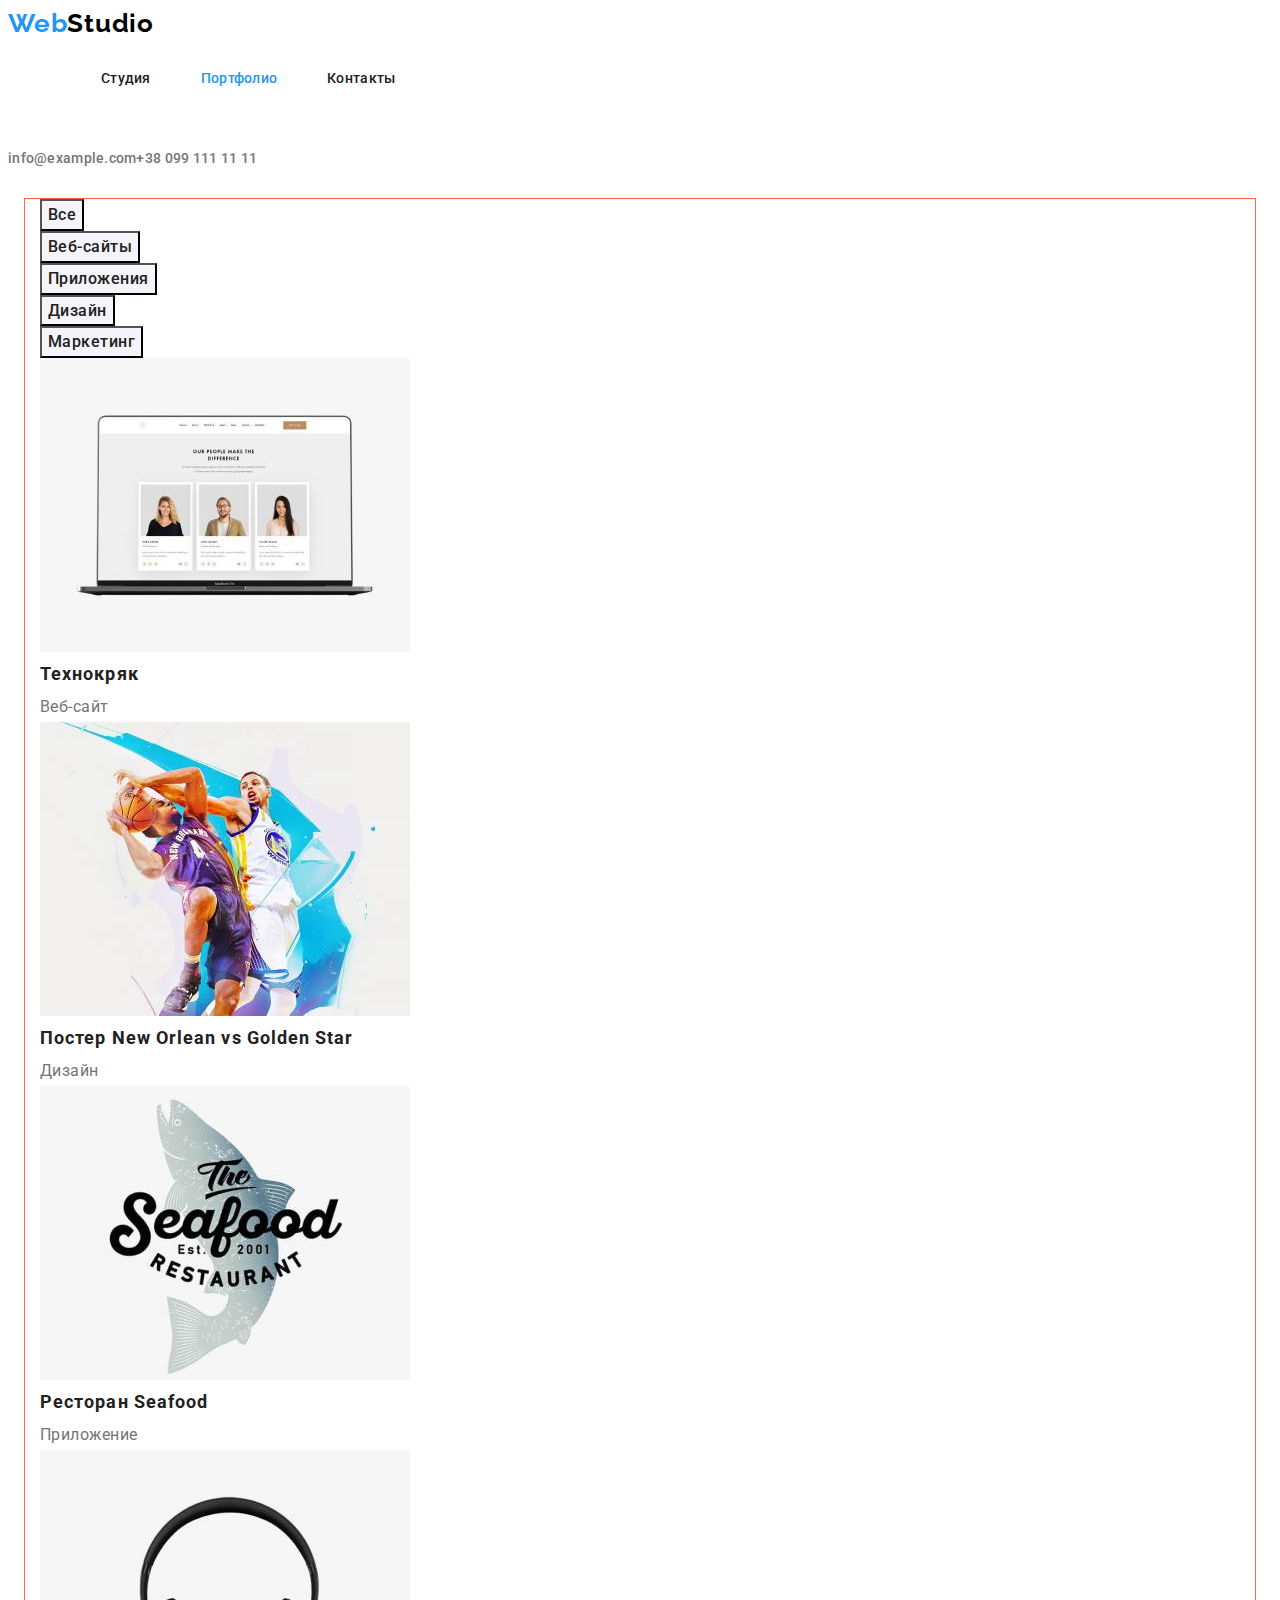
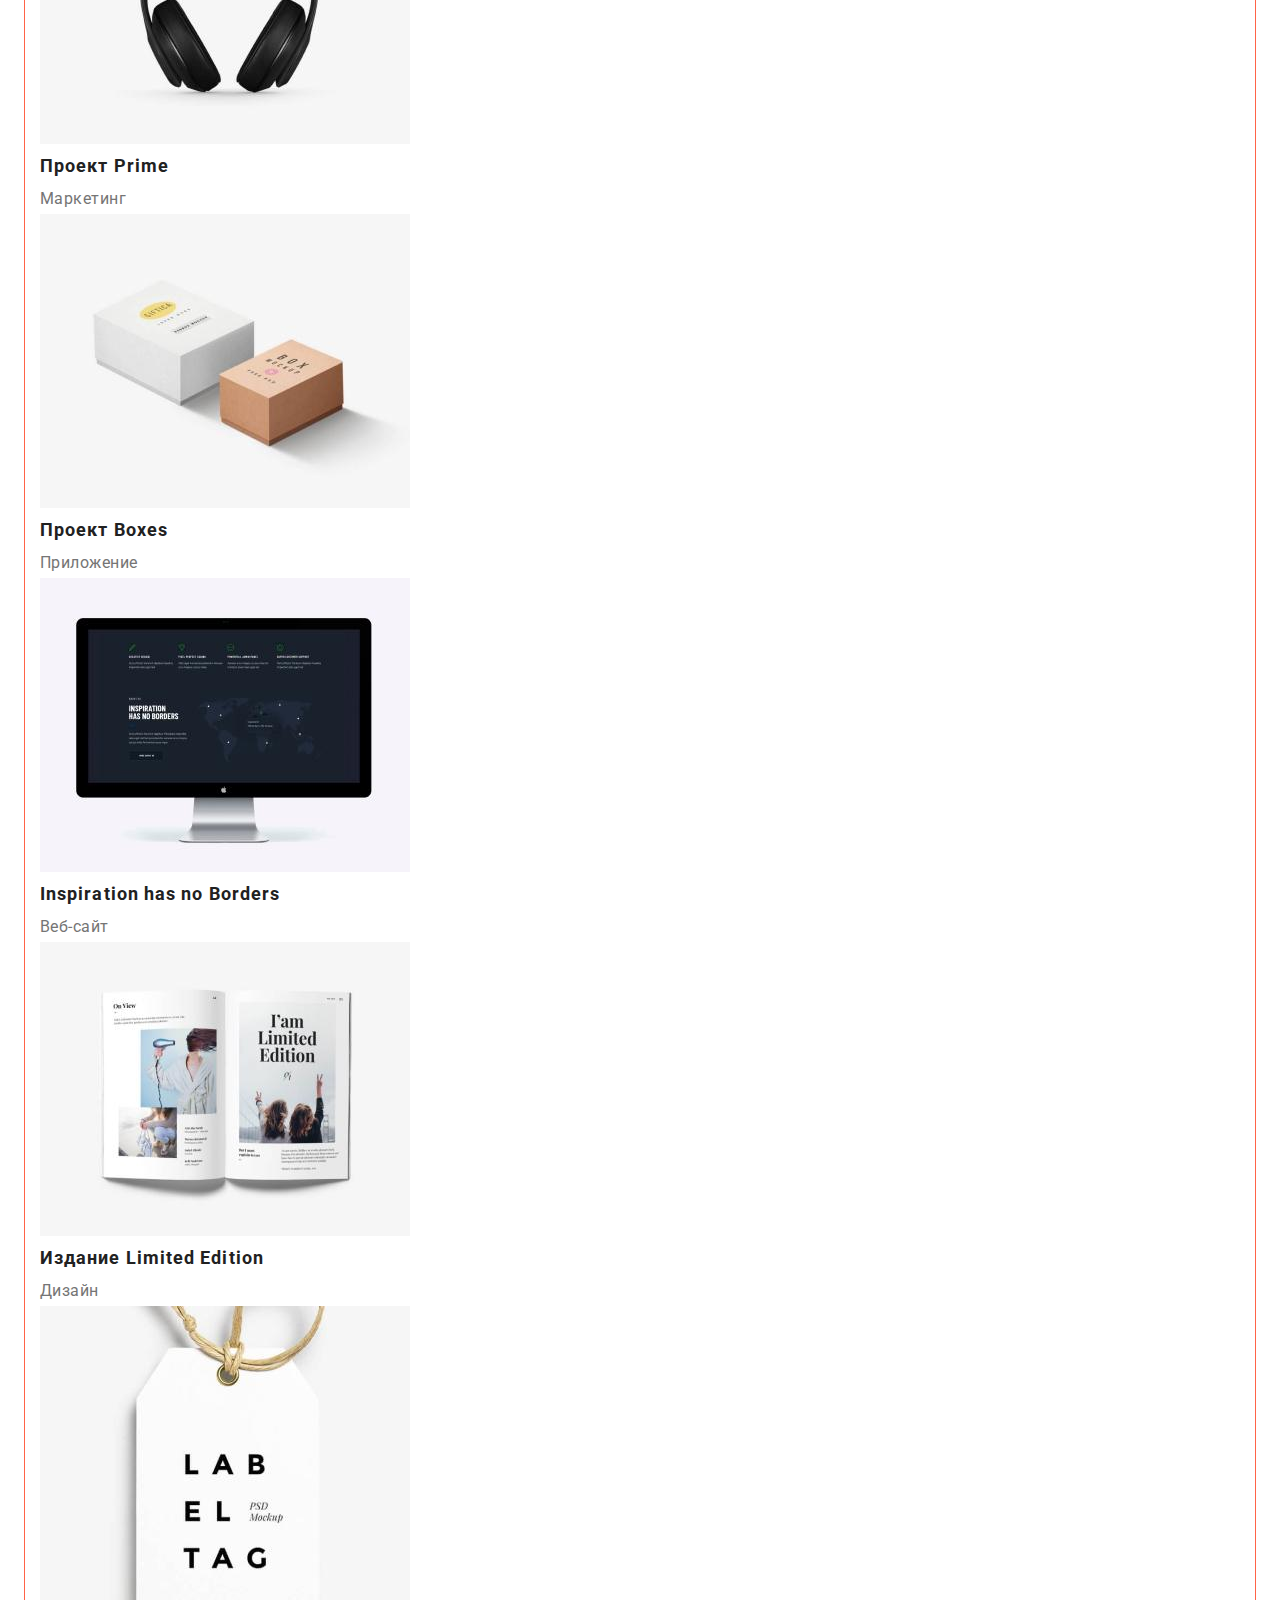
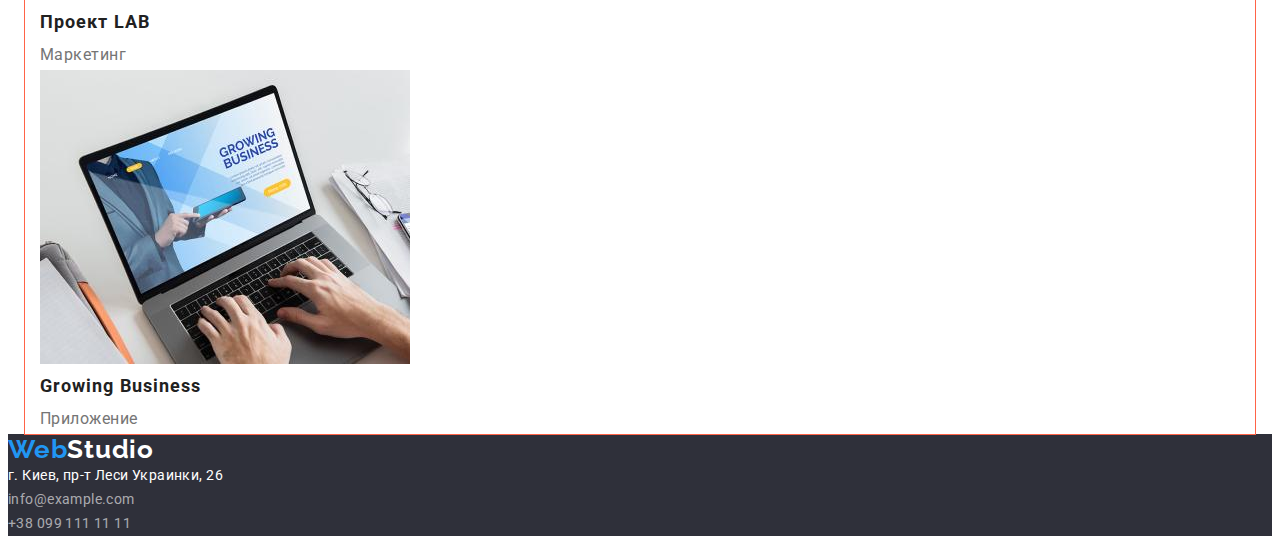
==== portfolio.html @ e0bc8091 "добавлены стили шапке" ====
<!DOCTYPE html>
<html lang="ru">
<head>
    <meta charset="UTF-8">
    <meta http-equiv="X-UA-Compatible" content="IE=edge">
    <meta name="viewport" content="width=device-width, initial-scale=1.0">
    <title>Portfolio</title>
    <link rel="preconnect" href="https://fonts.googleapis.com">
    <link rel="preconnect" href="https://fonts.gstatic.com" crossorigin>
    <link
        href="https://fonts.googleapis.com/css2?family=Raleway:wght@700&family=Roboto:wght@400;500;700;900&display=swap"
        rel="stylesheet">
        <link rel="stylesheet" href="https://cdnjs.cloudflare.com/ajax/libs/modern-normalize/1.1.0/modern-normalize.min.css" integrity="sha512-wpPYUAdjBVSE4KJnH1VR1HeZfpl1ub8YT/NKx4PuQ5NmX2tKuGu6U/JRp5y+Y8XG2tV+wKQpNHVUX03MfMFn9Q==" crossorigin="anonymous" referrerpolicy="no-referrer" />
    <link rel="stylesheet" href="./css/styles.css">
</head>
<body>
    <!-- Шапка -->
    <header class="header"><a href="./index.html" class="link header-logo">Web<span class="header-logo-accent">Studio</span></a>
        <nav class="header-nav">
            <ul class="list header-list">
                <li class="header-item"><a href="./index.html" class="link header-link">Студия</a></li>
                <li class="header-item"><a href="./portfolio.html" class="link header-link current">Портфолио</a></li>
                <li class="header-item"><a href="#" class="link header-link">Контакты</a></li>
            </ul>
        </nav>
        <ul class="list header-contacts">
            <li><a href="mailto:info@example.com" class="link header-contact">info@example.com</a></li>
            <li><a href="tel:+380991111111" class="link header-contact">+38 099 111 11 11</a></li>
        </ul>
    </header>
    <main>
        <!-- Фильтр -->
        <section class="filter">
            <div class="container"><h2 class="filter-title hidden-title">Портфолио</h2>
            <ul class="filter-list list">
                <li class="filter-item"><button type="button" class="filter-button">Все</button></li>
                <li class="filter-item"><button type="button" class="filter-button">Веб-сайты</button></li>
                <li class="filter-item"><button type="button" class="filter-button">Приложения</button></li>
                <li class="filter-item"><button type="button" class="filter-button">Дизайн</button></li>
                <li class="filter-item"><button type="button" class="filter-button">Маркетинг</button></li>
            </ul>
            <ul class="projects-list list">
                <li class="projects-item">
                    <img src="./images/portfolio-card-1.jpg" alt="Ноутбук" width="370" height="294">
                    <h3 class="projects-litle">Технокряк</h3>
                    <p class="projects-text">Веб-сайт</p>
                </li>
                <li class="projects-item">
                    <img src="./images/portfolio-card-2.jpg" alt="Два баскетболиста" width="370" height="294">
                    <h3 class="projects-litle">Постер New Orlean vs Golden Star</h3>
                    <p class="projects-text">Дизайн</p>
                </li>
                <li class="projects-item">
                    <img src="./images/portfolio-card-3.jpg" alt="Логопит ресторана" width="370" height="294">
                    <h3 class="projects-litle">Ресторан Seafood</h3>
                    <p class="projects-text">Приложение</p>
                </li>
                <li class="projects-item">
                    <img src="./images/portfolio-card-4.jpg" alt="Наушники" width="370" height="294">
                    <h3 class="projects-litle">Проект Prime</h3>
                    <p class="projects-text">Маркетинг</p>
                </li>
                <li class="projects-item">
                    <img src="./images/portfolio-card-5.jpg" alt="Две коробки" width="370" height="294">
                    <h3 class="projects-litle">Проект Boxes</h3>
                    <p class="projects-text">Приложение</p>
                </li>
                <li class="projects-item">
                    <img src="./images/portfolio-card-6.jpg" alt="Монитор" width="370" height="294">
                    <h3 class="projects-litle">Inspiration has no Borders</h3>
                    <p class="projects-text">Веб-сайт</p>
                </li>
                <li class="projects-item">
                    <img src="./images/portfolio-card-7.jpg" alt="Журнал" width="370" height="294">
                    <h3 class="projects-litle">Издание Limited Edition</h3>
                    <p class="projects-text">Дизайн</p>
                </li>
                <li class="projects-item">
                    <img src="./images/portfolio-card-8.jpg" alt="Бирка" width="370" height="294">
                    <h3 class="projects-litle">Проект LAB</h3>
                    <p class="projects-text">Маркетинг</p>
                </li>
                <li class="projects-item">
                    <img src="./images/portfolio-card-9.jpg" alt="Человек печатает на ноутбуке" width="370" height="294">
                    <h3 class="projects-litle">Growing Business</h3>
                    <p class="projects-text">Приложение</p>
                </li>
            </ul></div>
        </section>
    </main>
    <!-- Подвал -->
    <footer class="footer">
        <div>
            <a href="./index.html" class="footer-logo link">Web<span class="footer-logo-accent">Studio</span></a>
            <address class="footer-contacts">
                <p class="footer-address">г. Киев, пр-т Леси Украинки, 26</p>
                <a href="mailto:info@example.com" class="footer-contact link">info@example.com</a> <br />
                <a href="tel:+380991111111" class="footer-contact link">+38 099 111 11 11</a>
            </address>
        </div>
    </footer>
</body>
</html>
---- css/styles.css ----
:root {
  --main-title-color: #ffffff;
  --second-title-color: #212121;
  --main-text-color: #757575;
  --second-text-color: #ffffff;
  --third-text-color: rgba(255, 255, 255, 0.6);
  --accent-color: #2196f3;
  --main-button-color: #ffffff;
  --second-button-color: #212121;
  --main-button-bgc: #2196f3;
  --second-button-bgc: #f5f4fa;
  --main-logo-color: #2196f3;
  --second-logo-color: #000000;
  --third-logo-color: #ffffff;
  --main-header-color: #212121;
  --second-header-color: #757575;
  --main-bgc: #ffffff;
  --second-bgc: #2f303a;
  --third-bgc: #f5f4fa;
}

body {
  font-family: 'Roboto', sans-serif;
  color: #212121;
}

p,
h1,
h2,
h3,
h4,
h5,
h6 {
  margin: 0;
}

.container {
  width: 1200px;
  padding-right: 15px;
  padding-left: 15px;
  margin: 0 auto;

  outline: 1px solid tomato;
}

.list {
  list-style: none;
  margin: 0;
  padding: 0;
}

.link {
  text-decoration: none;
}

.hidden-title {
  position: absolute;
  clip: rect(0 0 0 0);
  width: 1px;
  height: 1px;
  margin: -1px;
  border: 0;
  padding: 0;
  overflow: hidden;
}

/* Шапка */

.header-container {
  display: flex;
  align-items: center;
}

.header-logo {
  font-family: 'Raleway';
  font-weight: 700;
  font-size: 26px;
  line-height: 1.19;
  letter-spacing: 0.03em;
  color: var(--main-logo-color);
}

.header-logo-accent {
  color: var(--second-logo-color);
}

.header-list {
  display: flex;
  margin-left: 93px;
}

.header-item:not(:last-child) {
  margin-right: 50px;
}

.header-link {
  display: block;
  padding-top: 32px;
  padding-bottom: 32px;

  font-weight: 500;
  font-size: 14px;
  line-height: 1.14;
  letter-spacing: 0.02em;
  color: var(--main-header-color);
}

.header-link:hover,
.header-link:focus {
  color: var(--accent-color);
}

.header-contacts {
  display: flex;
  margin-left: auto;
}

.contacts-list:not(:last-child) {
  margin-right: 50px;
}

.header-contact {
  display: block;
  padding-top: 32px;
  padding-bottom: 32px;

  font-weight: 500;
  font-size: 14px;
  line-height: 1.14;
  letter-spacing: 0.02em;
  color: var(--second-header-color);
}

.header-contact:hover,
.header-contact:focus {
  color: var(--accent-color);
}

.header-nav .link.current {
  color: var(--accent-color);
}

/* Герой */

.hero {
  background-color: var(--second-bgc);
}

.hero-title {
  font-weight: 900;
  font-size: 44px;
  line-height: 1.36;
  text-align: center;
  letter-spacing: 0.06em;
  text-transform: uppercase;
  color: var(--main-title-color);
}

.hero-button {
  font-family: inherit;
  font-weight: 700;
  font-size: 16px;
  line-height: 1.87;
  text-align: center;
  letter-spacing: 0.06em;
  color: var(--main-button-color);
  background-color: var(--main-button-bgc);
}

.hero-button {
  cursor: pointer;
}

.hero-button:hover,
.hero-button:focus {
  color: var(--accent-color);
  background-color: var(--second-button-bgc);
}

/* Особенности */

.features-item-title {
  font-weight: 700;
  font-size: 14px;
  line-height: 1.14;
  letter-spacing: 0.03em;
  text-transform: uppercase;
  color: var(--second-title-color);
}

.features-item-text {
  font-size: 14px;
  line-height: 1.71;
  letter-spacing: 0.03em;
  color: var(--main-text-color);
}

/* Чем мы занимаемся */

.work-title {
  font-weight: 700;
  font-size: 36px;
  line-height: 1.16;
  text-align: center;
  letter-spacing: 0.03em;
  color: var(--second-title-color);
}

/* Наша команда */

.team-title {
  font-weight: 700;
  font-size: 36px;
  line-height: 1.16;
  text-align: center;
  letter-spacing: 0.03em;
  color: var(--second-title-color);
}

.team-list-title {
  font-weight: 500;
  font-size: 16px;
  line-height: 1.18;
  text-align: center;
  letter-spacing: 0.03em;
  color: var(--second-title-color);
}

.team-list-text {
  font-size: 16px;
  line-height: 1.18;
  text-align: center;
  letter-spacing: 0.03em;
  color: var(--main-text-color);
}

/* Подвал */

.footer {
  background-color: var(--second-bgc);
}

.footer-logo {
  font-family: 'Raleway';
  font-weight: 700;
  font-size: 26px;
  line-height: 1.19;
  letter-spacing: 0.03em;
  color: var(--main-logo-color);
}

.footer-logo-accent {
  color: var(--third-logo-color);
}

.footer-address {
  font-style: normal;
  font-size: 14px;
  line-height: 1.71;
  letter-spacing: 0.03em;
  color: var(--second-text-color);
}

.footer-contact {
  font-style: normal;
  font-size: 14px;
  line-height: 1.71;
  letter-spacing: 0.03em;
  color: var(--third-text-color);
}
.footer-contact:hover,
.footer-contact:focus {
  color: var(--accent-color);
}

/* --- Портфолио--- */
/* Фильтр */

.filter-button {
  font-family: inherit;
  font-weight: 500;
  font-size: 16px;
  line-height: 1.62;
  text-align: center;
  letter-spacing: 0.03em;
  color: var(--second-button-color);
  background-color: var(--second-button-bgc);
}
.filter-button {
  cursor: pointer;
}

.filter-button:hover,
.filter-button:focus {
  color: var(--main-button-color);
  background-color: var(--main-button-bgc);
}

/* Проекты */

.projects-litle {
  font-weight: 700;
  font-size: 18px;
  line-height: 2;
  letter-spacing: 0.06em;
  color: var(--second-title-color);
}

.projects-text {
  font-size: 16px;
  line-height: 1.87;
  letter-spacing: 0.03em;
  color: var(--main-text-color);
}
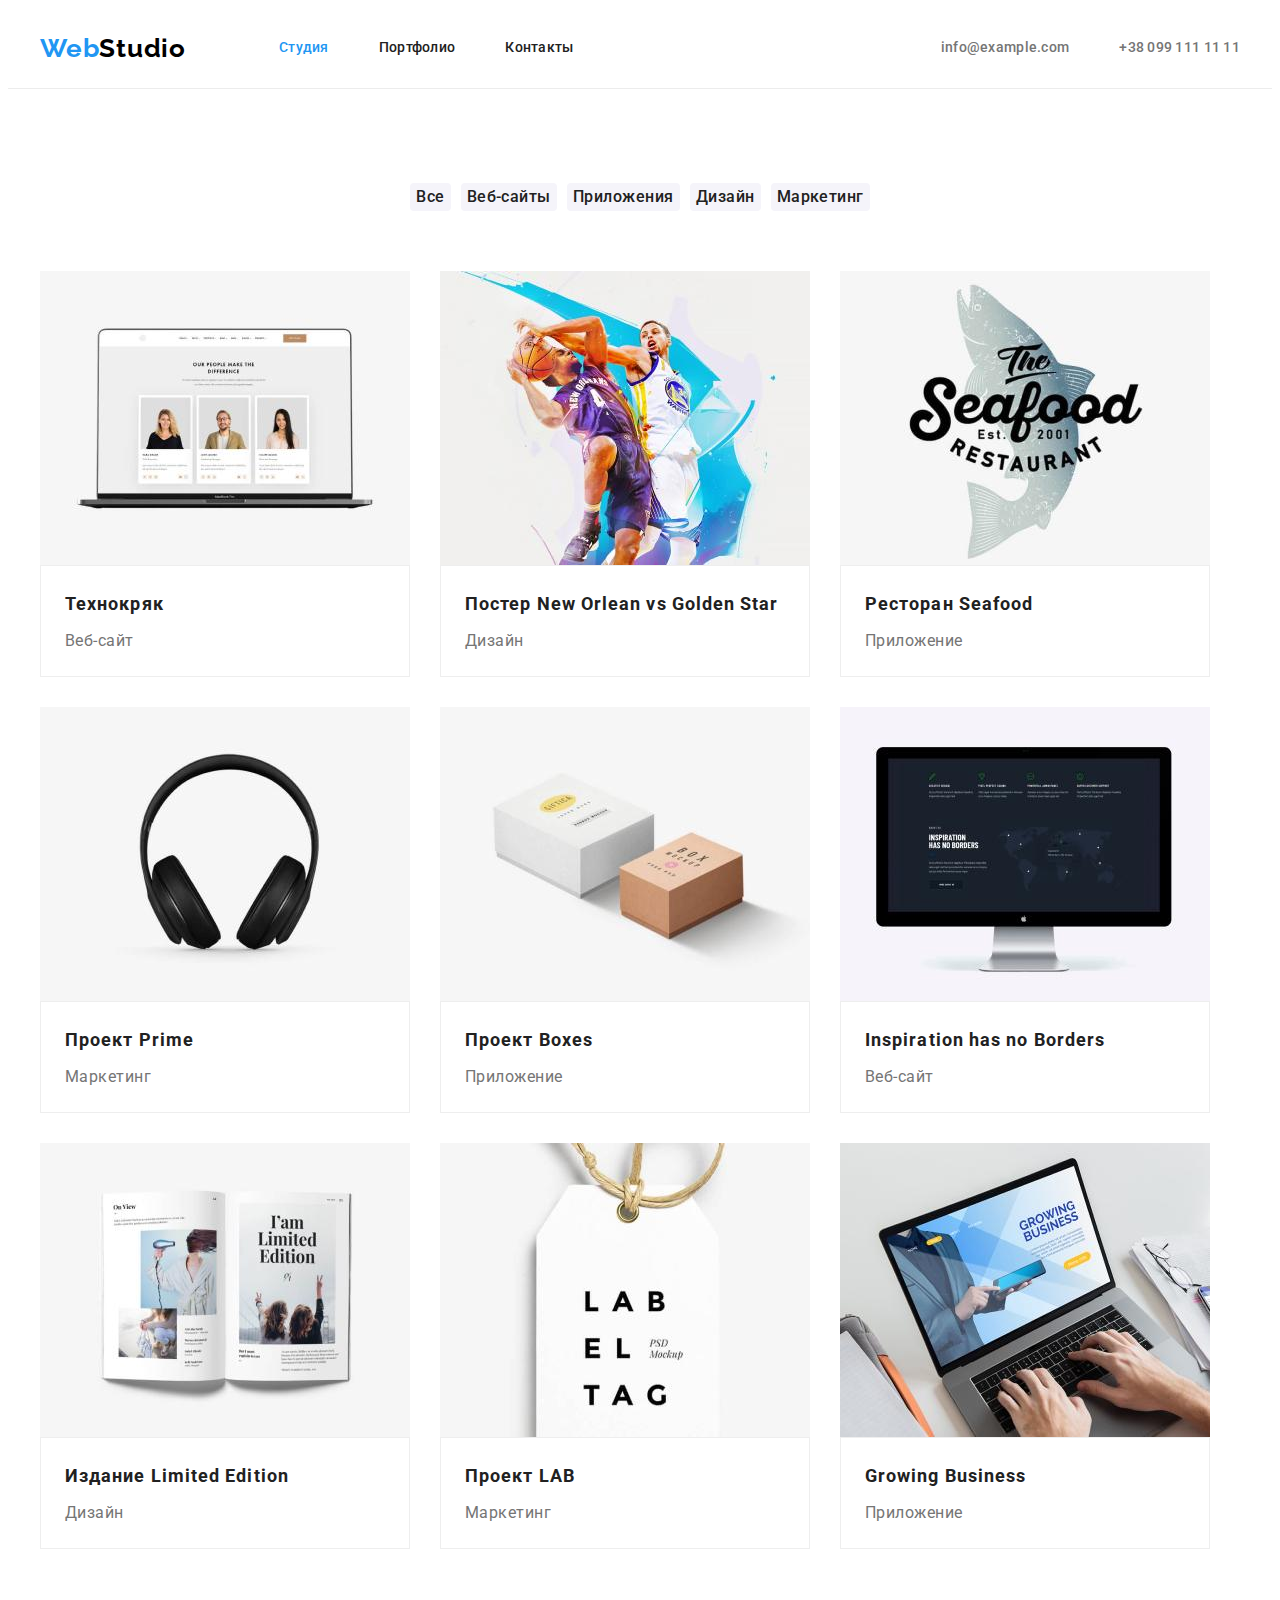
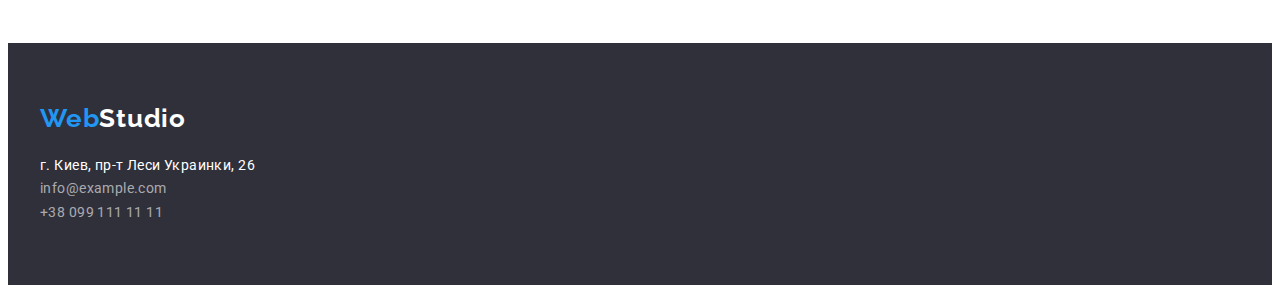
==== commit 0022a831: "Добавлены стили при помощи флекса" ====
--- a/portfolio.html
+++ b/portfolio.html
@@ -10,87 +10,117 @@
     <link
         href="https://fonts.googleapis.com/css2?family=Raleway:wght@700&family=Roboto:wght@400;500;700;900&display=swap"
         rel="stylesheet">
-        <link rel="stylesheet" href="https://cdnjs.cloudflare.com/ajax/libs/modern-normalize/1.1.0/modern-normalize.min.css" integrity="sha512-wpPYUAdjBVSE4KJnH1VR1HeZfpl1ub8YT/NKx4PuQ5NmX2tKuGu6U/JRp5y+Y8XG2tV+wKQpNHVUX03MfMFn9Q==" crossorigin="anonymous" referrerpolicy="no-referrer" />
+        <link rel="stylesheet" href="https://cdnjs.cloudflare.com/ajax/libs/modern-normalize/1.1.0/modern-normalize.min.css"
+            integrity="sha512-wpPYUAdjBVSE4KJnH1VR1HeZfpl1ub8YT/NKx4PuQ5NmX2tKuGu6U/JRp5y+Y8XG2tV+wKQpNHVUX03MfMFn9Q=="
+            crossorigin="anonymous" referrerpolicy="no-referrer" />
     <link rel="stylesheet" href="./css/styles.css">
 </head>
 <body>
     <!-- Шапка -->
-    <header class="header"><a href="./index.html" class="link header-logo">Web<span class="header-logo-accent">Studio</span></a>
-        <nav class="header-nav">
-            <ul class="list header-list">
-                <li class="header-item"><a href="./index.html" class="link header-link">Студия</a></li>
-                <li class="header-item"><a href="./portfolio.html" class="link header-link current">Портфолио</a></li>
-                <li class="header-item"><a href="#" class="link header-link">Контакты</a></li>
+    <header class="header">
+        <div class="container header-container">
+            <a href="./index.html" class="link header-logo">Web<span class="header-logo-accent">Studio</span></a>
+            <nav class="header-nav">
+                <ul class="list header-list">
+                    <li class="header-item"><a href="./index.html" class="link header-link current">Студия</a></li>
+                    <li class="header-item"><a href="./portfolio.html" class="link header-link">Портфолио</a></li>
+                    <li class="header-item"><a href="#" class="link header-link">Контакты</a></li>
+                </ul>
+            </nav>
+            <ul class="list header-contacts">
+                <li class="contacts-list"><a href="mailto:info@example.com" class="link header-contact">info@example.com</a>
+                </li>
+                <li class="contacts-list"><a href="tel:+380991111111" class="link header-contact">+38 099 111 11 11</a></li>
             </ul>
-        </nav>
-        <ul class="list header-contacts">
-            <li><a href="mailto:info@example.com" class="link header-contact">info@example.com</a></li>
-            <li><a href="tel:+380991111111" class="link header-contact">+38 099 111 11 11</a></li>
-        </ul>
+        </div>
     </header>
     <main>
         <!-- Фильтр -->
-        <section class="filter">
-            <div class="container"><h2 class="filter-title hidden-title">Портфолио</h2>
-            <ul class="filter-list list">
-                <li class="filter-item"><button type="button" class="filter-button">Все</button></li>
-                <li class="filter-item"><button type="button" class="filter-button">Веб-сайты</button></li>
-                <li class="filter-item"><button type="button" class="filter-button">Приложения</button></li>
-                <li class="filter-item"><button type="button" class="filter-button">Дизайн</button></li>
-                <li class="filter-item"><button type="button" class="filter-button">Маркетинг</button></li>
-            </ul>
-            <ul class="projects-list list">
-                <li class="projects-item">
-                    <img src="./images/portfolio-card-1.jpg" alt="Ноутбук" width="370" height="294">
-                    <h3 class="projects-litle">Технокряк</h3>
-                    <p class="projects-text">Веб-сайт</p>
-                </li>
-                <li class="projects-item">
-                    <img src="./images/portfolio-card-2.jpg" alt="Два баскетболиста" width="370" height="294">
-                    <h3 class="projects-litle">Постер New Orlean vs Golden Star</h3>
-                    <p class="projects-text">Дизайн</p>
-                </li>
-                <li class="projects-item">
-                    <img src="./images/portfolio-card-3.jpg" alt="Логопит ресторана" width="370" height="294">
-                    <h3 class="projects-litle">Ресторан Seafood</h3>
-                    <p class="projects-text">Приложение</p>
-                </li>
-                <li class="projects-item">
-                    <img src="./images/portfolio-card-4.jpg" alt="Наушники" width="370" height="294">
-                    <h3 class="projects-litle">Проект Prime</h3>
-                    <p class="projects-text">Маркетинг</p>
-                </li>
-                <li class="projects-item">
-                    <img src="./images/portfolio-card-5.jpg" alt="Две коробки" width="370" height="294">
-                    <h3 class="projects-litle">Проект Boxes</h3>
-                    <p class="projects-text">Приложение</p>
-                </li>
-                <li class="projects-item">
-                    <img src="./images/portfolio-card-6.jpg" alt="Монитор" width="370" height="294">
-                    <h3 class="projects-litle">Inspiration has no Borders</h3>
-                    <p class="projects-text">Веб-сайт</p>
-                </li>
-                <li class="projects-item">
-                    <img src="./images/portfolio-card-7.jpg" alt="Журнал" width="370" height="294">
-                    <h3 class="projects-litle">Издание Limited Edition</h3>
-                    <p class="projects-text">Дизайн</p>
-                </li>
-                <li class="projects-item">
-                    <img src="./images/portfolio-card-8.jpg" alt="Бирка" width="370" height="294">
-                    <h3 class="projects-litle">Проект LAB</h3>
-                    <p class="projects-text">Маркетинг</p>
-                </li>
-                <li class="projects-item">
-                    <img src="./images/portfolio-card-9.jpg" alt="Человек печатает на ноутбуке" width="370" height="294">
-                    <h3 class="projects-litle">Growing Business</h3>
-                    <p class="projects-text">Приложение</p>
-                </li>
-            </ul></div>
+        <section class="filter section">
+            <div class="container">
+                <h2 class="filter-title hidden-title">Портфолио</h2>
+            <div class="filter-container">
+                <ul class="filter-list list">
+                    <li class="filter-item"><button type="button" class="filter-button">Все</button></li>
+                    <li class="filter-item"><button type="button" class="filter-button">Веб-сайты</button></li>
+                    <li class="filter-item"><button type="button" class="filter-button">Приложения</button></li>
+                    <li class="filter-item"><button type="button" class="filter-button">Дизайн</button></li>
+                    <li class="filter-item"><button type="button" class="filter-button">Маркетинг</button></li>
+                </ul>
+            </div>
+            <div class="projects-container">
+                <ul class="projects-list list">
+                    <li class="projects-item">
+                        <img src="./images/portfolio-card-1.jpg" alt="Ноутбук" width="370" height="294">
+                        <div class="projects-card-bottom">
+                            <h3 class="projects-title">Технокряк</h3>
+                            <p class="projects-text">Веб-сайт</p>
+                        </div>
+                    </li>
+                    <li class="projects-item">
+                        <img src="./images/portfolio-card-2.jpg" alt="Два баскетболиста" width="370" height="294">
+                        <div class="projects-card-bottom">
+                            <h3 class="projects-title">Постер New Orlean vs Golden Star</h3>
+                            <p class="projects-text">Дизайн</p>
+                        </div>
+                    </li>
+                    <li class="projects-item">
+                        <img src="./images/portfolio-card-3.jpg" alt="Логопит ресторана" width="370" height="294">
+                        <div class="projects-card-bottom">
+                            <h3 class="projects-title">Ресторан Seafood</h3>
+                            <p class="projects-text">Приложение</p>
+                        </div>
+                    </li>
+                    <li class="projects-item">
+                        <img src="./images/portfolio-card-4.jpg" alt="Наушники" width="370" height="294">
+                        <div class="projects-card-bottom">
+                            <h3 class="projects-title">Проект Prime</h3>
+                            <p class="projects-text">Маркетинг</p>
+                        </div>
+                    </li>
+                    <li class="projects-item">
+                        <img src="./images/portfolio-card-5.jpg" alt="Две коробки" width="370" height="294">
+                        <div class="projects-card-bottom">
+                            <h3 class="projects-title">Проект Boxes</h3>
+                            <p class="projects-text">Приложение</p>
+                        </div>
+                    </li>
+                    <li class="projects-item">
+                        <img src="./images/portfolio-card-6.jpg" alt="Монитор" width="370" height="294">
+                        <div class="projects-card-bottom">
+                            <h3 class="projects-title">Inspiration has no Borders</h3>
+                            <p class="projects-text">Веб-сайт</p>
+                        </div>
+                    </li>
+                    <li class="projects-item">
+                        <img src="./images/portfolio-card-7.jpg" alt="Журнал" width="370" height="294">
+                        <div class="projects-card-bottom">
+                            <h3 class="projects-title">Издание Limited Edition</h3>
+                            <p class="projects-text">Дизайн</p>
+                        </div>
+                    </li>
+                    <li class="projects-item">
+                        <img src="./images/portfolio-card-8.jpg" alt="Бирка" width="370" height="294">
+                        <div class="projects-card-bottom">
+                            <h3 class="projects-title">Проект LAB</h3>
+                            <p class="projects-text">Маркетинг</p>
+                        </div>
+                    </li>
+                    <li class="projects-item">
+                        <img src="./images/portfolio-card-9.jpg" alt="Человек печатает на ноутбуке" width="370" height="294">
+                        <div class="projects-card-bottom">
+                            <h3 class="projects-title">Growing Business</h3>
+                            <p class="projects-text">Приложение</p>
+                        </div>
+                    </li>
+                </ul>
+            </div>    
+        </div>
         </section>
     </main>
     <!-- Подвал -->
     <footer class="footer">
-        <div>
+        <div class="container footer-container">
             <a href="./index.html" class="footer-logo link">Web<span class="footer-logo-accent">Studio</span></a>
             <address class="footer-contacts">
                 <p class="footer-address">г. Киев, пр-т Леси Украинки, 26</p>
--- a/css/styles.css
+++ b/css/styles.css
@@ -34,13 +34,24 @@
   margin: 0;
 }
 
+img {
+  display: block;
+  max-width: 100%;
+  height: auto;
+}
+
 .container {
   width: 1200px;
   padding-right: 15px;
   padding-left: 15px;
   margin: 0 auto;
 
-  outline: 1px solid tomato;
+  /* outline: 1px solid tomato; */
+}
+
+.section {
+  padding-top: 94px;
+  padding-bottom: 94px;
 }
 
 .list {
@@ -66,6 +77,10 @@
 
 /* Шапка */
 
+.header {
+  border-bottom: 1px solid #ececec;
+}
+
 .header-container {
   display: flex;
   align-items: center;
@@ -144,9 +159,12 @@
 
 .hero {
   background-color: var(--second-bgc);
+  text-align: center;
 }
 
 .hero-title {
+  margin-bottom: 30px;
+
   font-weight: 900;
   font-size: 44px;
   line-height: 1.36;
@@ -157,6 +175,7 @@
 }
 
 .hero-button {
+  border-radius: 4px;
   font-family: inherit;
   font-weight: 700;
   font-size: 16px;
@@ -179,7 +198,24 @@
 
 /* Особенности */
 
+.features {
+  padding-bottom: 0px;
+}
+
+.features-list {
+  display: flex;
+}
+
+.features-item {
+  width: 270px;
+}
+.features-item:not(:last-child) {
+  margin-right: 30px;
+}
+
 .features-item-title {
+  margin-bottom: 10px;
+
   font-weight: 700;
   font-size: 14px;
   line-height: 1.14;
@@ -197,7 +233,17 @@
 
 /* Чем мы занимаемся */
 
+.work-list {
+  display: flex;
+}
+
+.work-list-item:not(:last-child) {
+  margin-right: 30px;
+}
+
 .work-title {
+  margin-bottom: 50px;
+
   font-weight: 700;
   font-size: 36px;
   line-height: 1.16;
@@ -207,8 +253,21 @@
 }
 
 /* Наша команда */
+.team {
+  background-color: var(--third-bgc);
+}
+
+.team-list {
+  display: flex;
+}
+
+.team-list-item:not(:last-child) {
+  margin-right: 30px;
+}
 
 .team-title {
+  margin-bottom: 50px;
+
   font-weight: 700;
   font-size: 36px;
   line-height: 1.16;
@@ -218,6 +277,8 @@
 }
 
 .team-list-title {
+  margin-bottom: 10px;
+
   font-weight: 500;
   font-size: 16px;
   line-height: 1.18;
@@ -234,13 +295,26 @@
   color: var(--main-text-color);
 }
 
+.team-card-bottom {
+  padding-top: 30px;
+  padding-bottom: 30px;
+}
+
 /* Подвал */
 
 .footer {
   background-color: var(--second-bgc);
 }
 
+.footer-container {
+  padding-top: 60px;
+  padding-bottom: 60px;
+}
+
 .footer-logo {
+  display: block;
+  margin-bottom: 20px;
+
   font-family: 'Raleway';
   font-weight: 700;
   font-size: 26px;
@@ -275,6 +349,18 @@
 
 /* --- Портфолио--- */
 /* Фильтр */
+
+.filter-list {
+  display: flex;
+  justify-content: center;
+}
+.filter-container {
+  margin-bottom: 60px;
+}
+
+.filter-item:not(:last-child) {
+  margin-right: 10px;
+}
 
 .filter-button {
   font-family: inherit;
@@ -285,6 +371,8 @@
   letter-spacing: 0.03em;
   color: var(--second-button-color);
   background-color: var(--second-button-bgc);
+  border-radius: 4px;
+  border: 0px;
 }
 .filter-button {
   cursor: pointer;
@@ -298,7 +386,27 @@
 
 /* Проекты */
 
-.projects-litle {
+.projects-list {
+  display: flex;
+  flex-wrap: wrap;
+  margin-right: -30px;
+  margin-bottom: -30px;
+}
+
+.projects-item {
+  flex-basis: calc(100% / 3 -30px);
+  margin-right: 30px;
+  margin-bottom: 30px;
+}
+
+.projects-card-bottom {
+  padding: 20px 24px;
+  border: 1px solid #eeeeee;
+}
+
+.projects-title {
+  margin-bottom: 4px;
+
   font-weight: 700;
   font-size: 18px;
   line-height: 2;
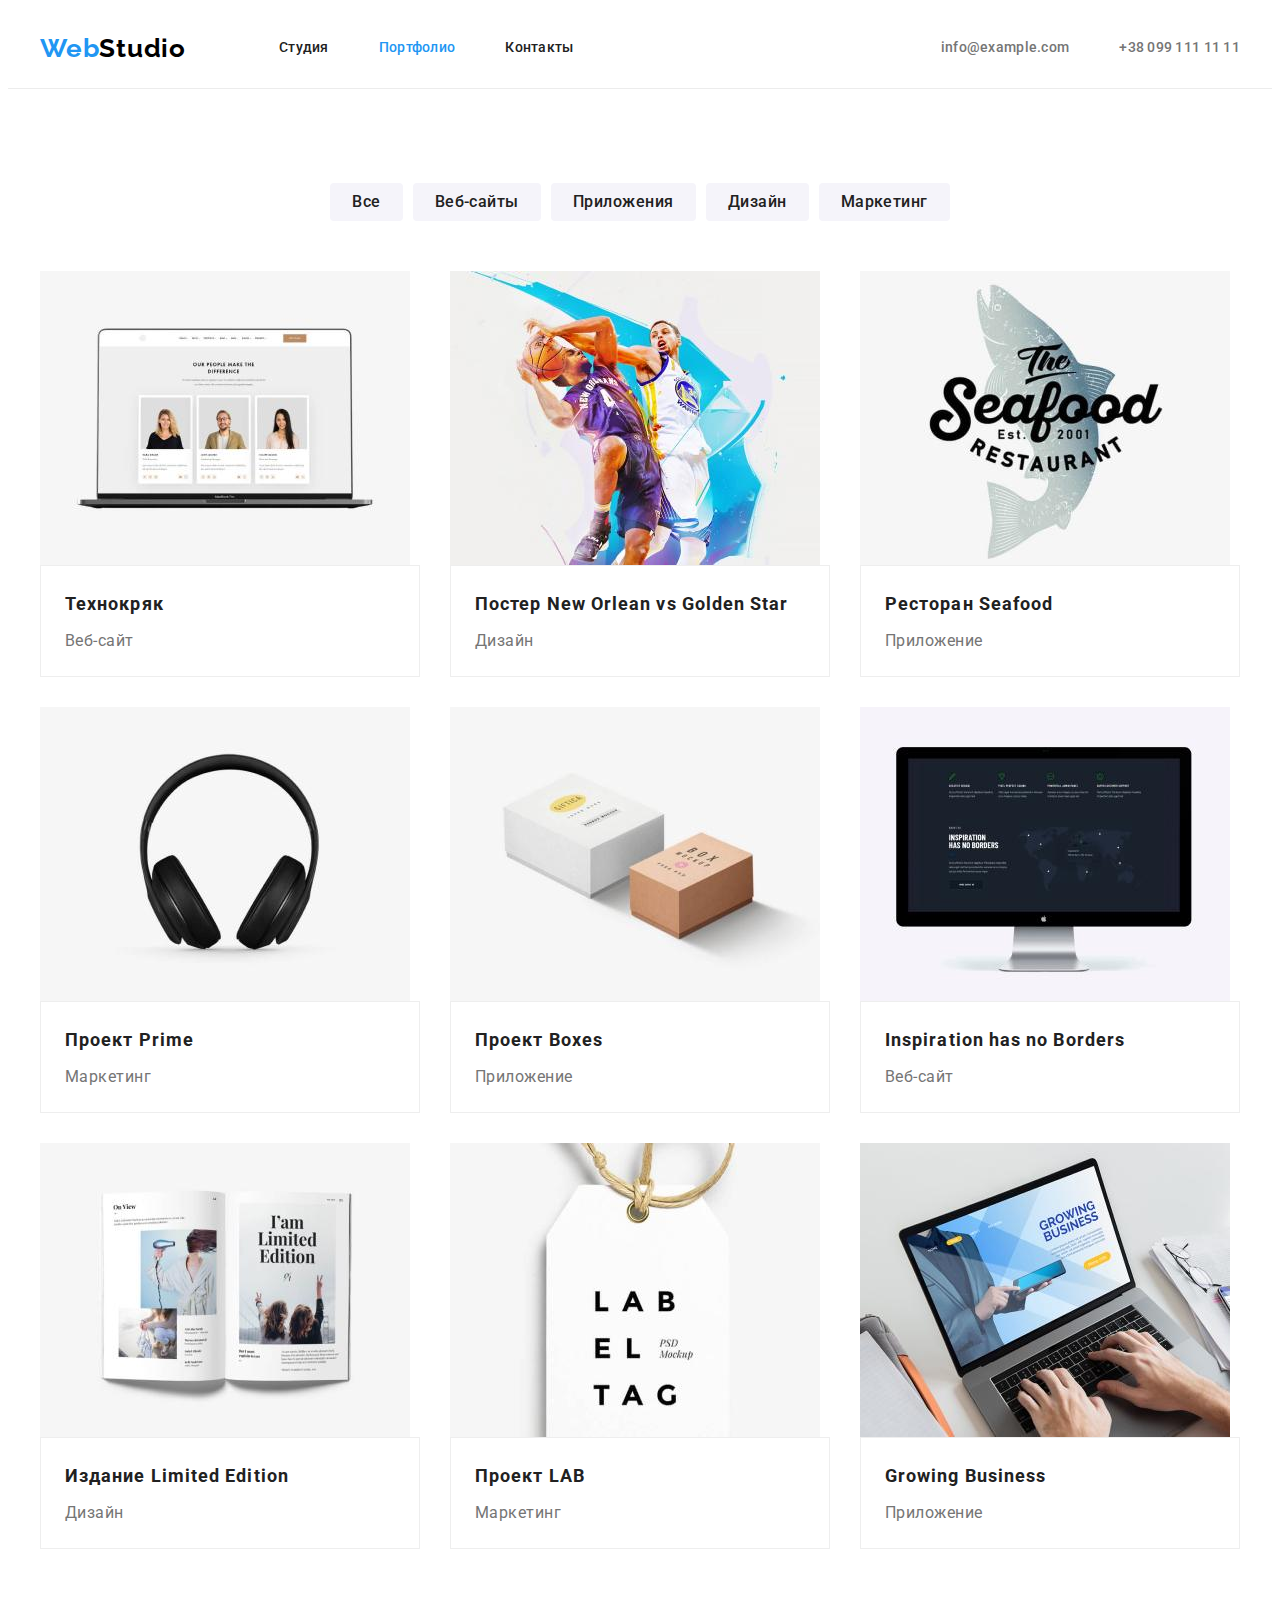
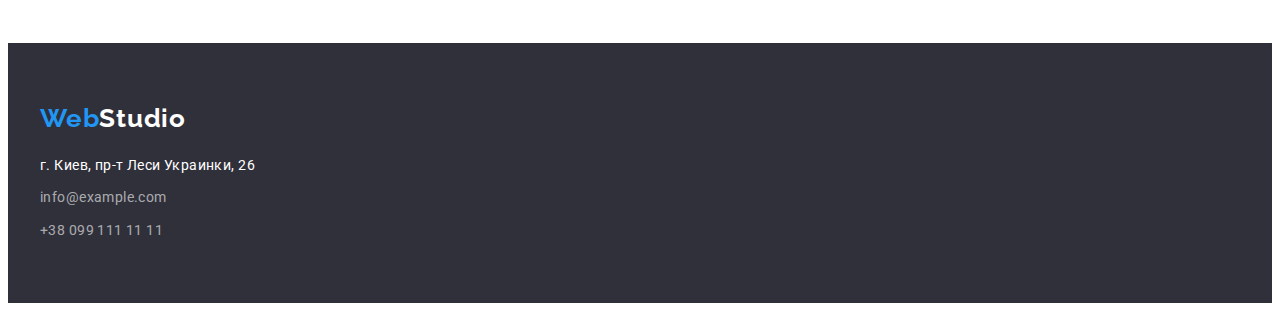
==== commit 340d9acd: "Исправлены ошибки" ====
--- a/portfolio.html
+++ b/portfolio.html
@@ -22,8 +22,8 @@
             <a href="./index.html" class="link header-logo">Web<span class="header-logo-accent">Studio</span></a>
             <nav class="header-nav">
                 <ul class="list header-list">
-                    <li class="header-item"><a href="./index.html" class="link header-link current">Студия</a></li>
-                    <li class="header-item"><a href="./portfolio.html" class="link header-link">Портфолио</a></li>
+                    <li class="header-item"><a href="./index.html" class="link header-link">Студия</a></li>
+                    <li class="header-item"><a href="./portfolio.html" class="link header-link current">Портфолио</a></li>
                     <li class="header-item"><a href="#" class="link header-link">Контакты</a></li>
                 </ul>
             </nav>
@@ -124,8 +124,10 @@
             <a href="./index.html" class="footer-logo link">Web<span class="footer-logo-accent">Studio</span></a>
             <address class="footer-contacts">
                 <p class="footer-address">г. Киев, пр-т Леси Украинки, 26</p>
-                <a href="mailto:info@example.com" class="footer-contact link">info@example.com</a> <br />
-                <a href="tel:+380991111111" class="footer-contact link">+38 099 111 11 11</a>
+                <ul class="list">
+                    <li class="footer-mail"><a href="mailto:info@example.com" class="footer-contact link">info@example.com</a></li>
+                    <li class="footer-tel"><a href="tel:+380991111111" class="footer-contact link">+38 099 111 11 11</a></li>
+                </ul>
             </address>
         </div>
     </footer>
--- a/css/styles.css
+++ b/css/styles.css
@@ -160,10 +160,15 @@
 .hero {
   background-color: var(--second-bgc);
   text-align: center;
+  padding-top: 200px;
+  padding-bottom: 200px;
 }
 
 .hero-title {
+  width: 696px;
   margin-bottom: 30px;
+  margin-right: auto;
+  margin-left: auto;
 
   font-weight: 900;
   font-size: 44px;
@@ -304,9 +309,6 @@
 
 .footer {
   background-color: var(--second-bgc);
-}
-
-.footer-container {
   padding-top: 60px;
   padding-bottom: 60px;
 }
@@ -328,11 +330,17 @@
 }
 
 .footer-address {
+  margin-bottom: 9px;
+
   font-style: normal;
   font-size: 14px;
   line-height: 1.71;
   letter-spacing: 0.03em;
   color: var(--second-text-color);
+}
+
+.footer-mail {
+  margin-bottom: 9px;
 }
 
 .footer-contact {
@@ -355,7 +363,7 @@
   justify-content: center;
 }
 .filter-container {
-  margin-bottom: 60px;
+  margin-bottom: 50px;
 }
 
 .filter-item:not(:last-child) {
@@ -363,6 +371,7 @@
 }
 
 .filter-button {
+  padding: 6px 22px;
   font-family: inherit;
   font-weight: 500;
   font-size: 16px;
@@ -394,7 +403,7 @@
 }
 
 .projects-item {
-  flex-basis: calc(100% / 3 -30px);
+  flex-basis: calc(100% / 3 - 30px);
   margin-right: 30px;
   margin-bottom: 30px;
 }
